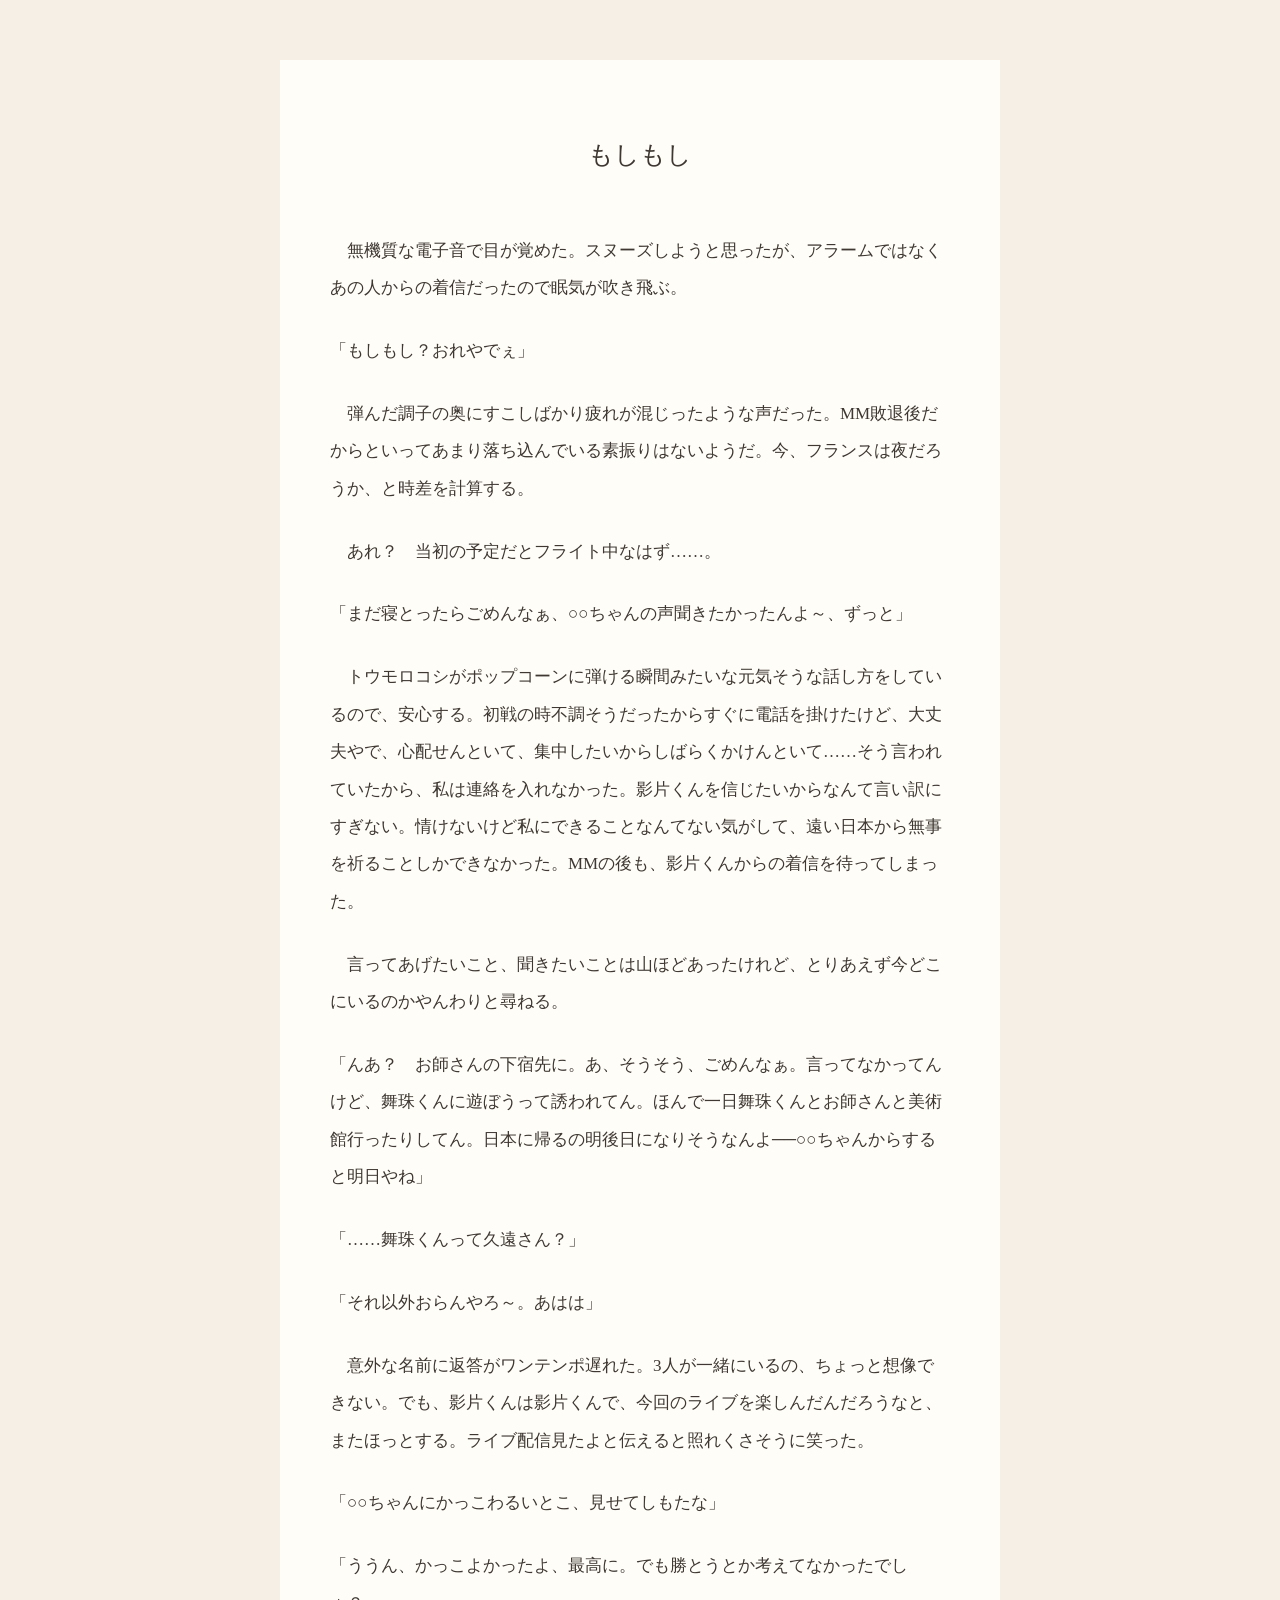
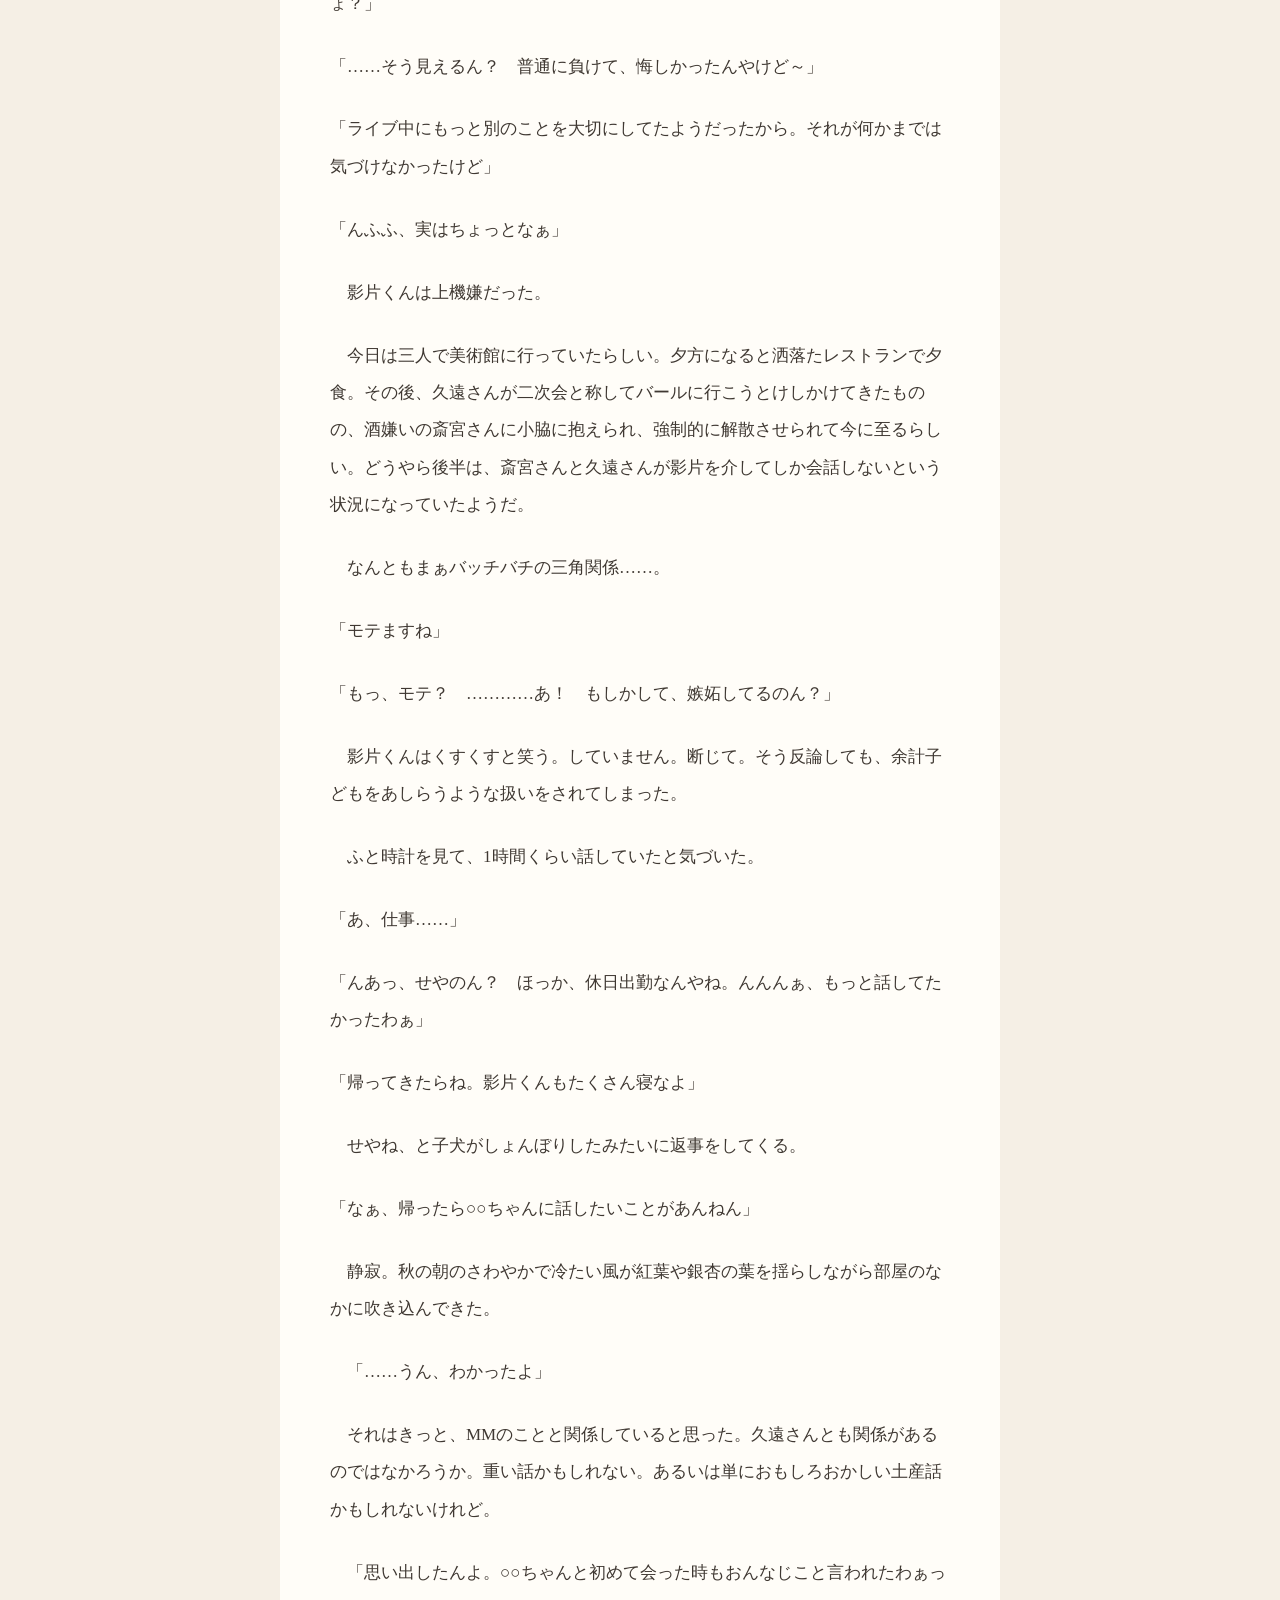
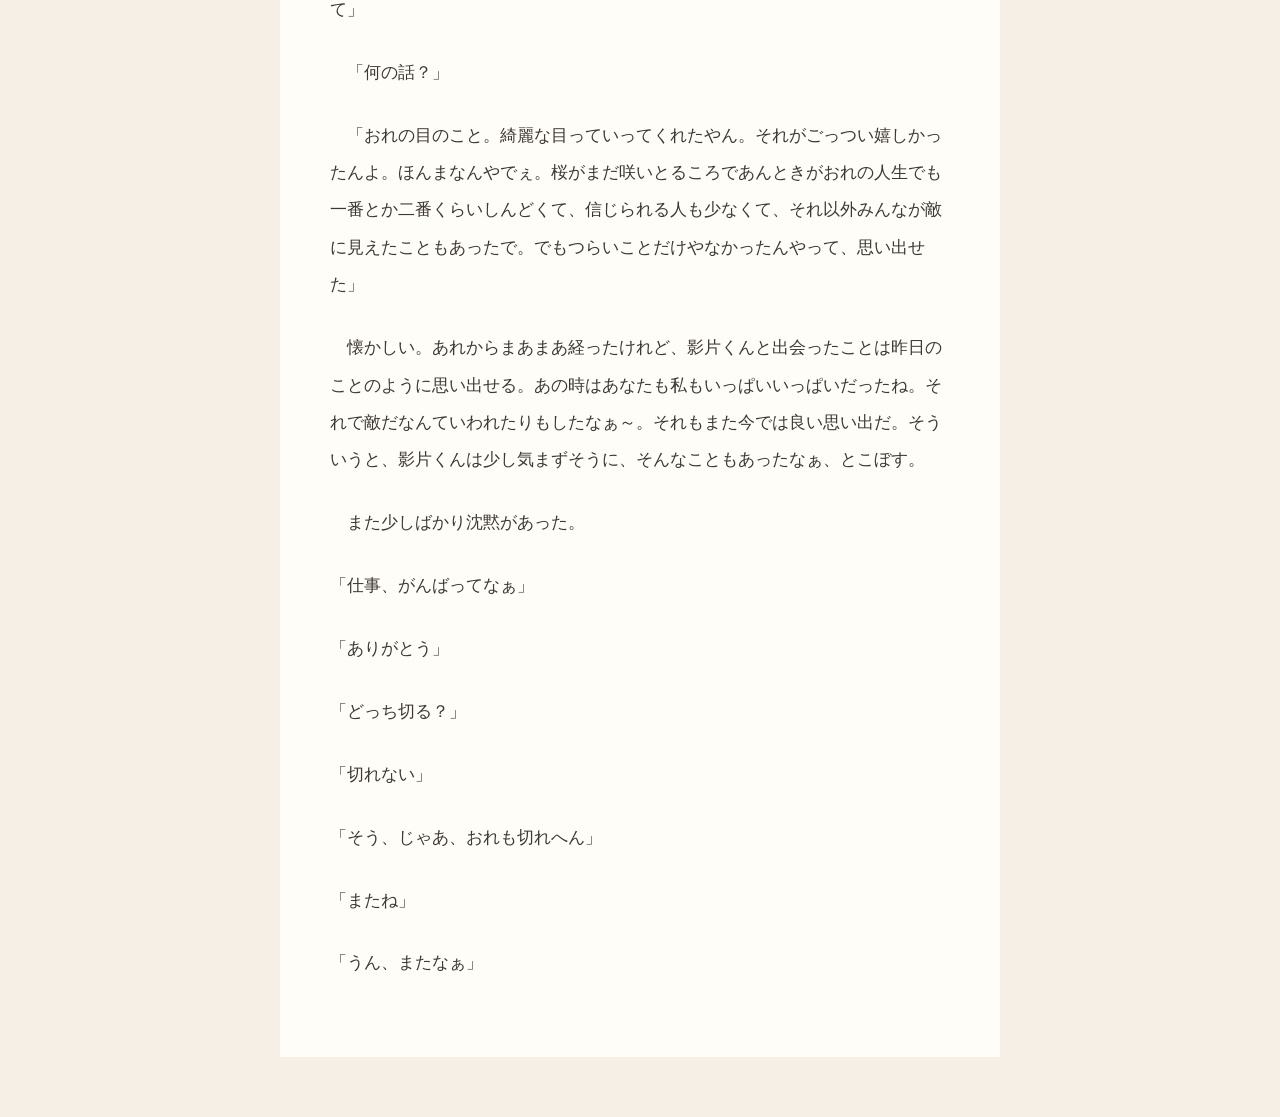
==== novel1.html @ 14ab3fd1 "Add files via upload" ====
<!DOCTYPE html>
<html lang="ja">

<head>

    <meta charset="UTF-8">

    <meta
        name="viewport"
        content="width=device-width, initial-scale=1.0"
    >

    <title>もしもし</title>


    <style>

        body {

            margin: 0;

            background: #f5efe5;

            color: #3f3832;

            font-family:
                "Yu Mincho",
                "Hiragino Mincho ProN",
                serif;

        }


        .novel {

            max-width: 720px;

            margin: 60px auto;

            padding: 50px;

            background: #fffdf8;

            box-sizing: border-box;

            line-height: 2.2;

            font-size: 17px;

        }


        h1 {

            text-align: center;

            font-size: 25px;

            font-weight: normal;

            margin-bottom: 50px;

        }


        p {

            margin: 0 0 1.5em;

            text-indent: 1em;

        }


        p.dialogue {

            text-indent: 0;

        }


        @media (max-width: 600px) {

            .novel {

                width: 92%;

                margin: 25px auto;

                padding: 25px;

                font-size: 16px;

                line-height: 2;

            }

        }

    </style>

</head>


<body>

    <audio
        id="bgm"
        src="music/bgm.wav"
        autoplay
        loop
    ></audio>

<main class="novel">


<h1>もしもし</h1>


<p>
無機質な電子音で目が覚めた。スヌーズしようと思ったが、アラームではなくあの人からの着信だったので眠気が吹き飛ぶ。
</p>


<p class="dialogue">
「もしもし？おれやでぇ」
</p>


<p>
弾んだ調子の奥にすこしばかり疲れが混じったような声だった。MM敗退後だからといってあまり落ち込んでいる素振りはないようだ。今、フランスは夜だろうか、と時差を計算する。
</p>


<p>
あれ？　当初の予定だとフライト中なはず……。
</p>


<p class="dialogue">
「まだ寝とったらごめんなぁ、○○ちゃんの声聞きたかったんよ～、ずっと」
</p>


<p>
トウモロコシがポップコーンに弾ける瞬間みたいな元気そうな話し方をしているので、安心する。初戦の時不調そうだったからすぐに電話を掛けたけど、大丈夫やで、心配せんといて、集中したいからしばらくかけんといて……そう言われていたから、私は連絡を入れなかった。影片くんを信じたいからなんて言い訳にすぎない。情けないけど私にできることなんてない気がして、遠い日本から無事を祈ることしかできなかった。MMの後も、影片くんからの着信を待ってしまった。
</p>


<p>
言ってあげたいこと、聞きたいことは山ほどあったけれど、とりあえず今どこにいるのかやんわりと尋ねる。
</p>


<p class="dialogue">
「んあ？　お師さんの下宿先に。あ、そうそう、ごめんなぁ。言ってなかってんけど、舞珠くんに遊ぼうって誘われてん。ほんで一日舞珠くんとお師さんと美術館行ったりしてん。日本に帰るの明後日になりそうなんよ──○○ちゃんからすると明日やね」
</p>


<p class="dialogue">
「……舞珠くんって久遠さん？」
</p>


<p class="dialogue">
「それ以外おらんやろ～。あはは」
</p>


<p>
意外な名前に返答がワンテンポ遅れた。3人が一緒にいるの、ちょっと想像できない。でも、影片くんは影片くんで、今回のライブを楽しんだんだろうなと、またほっとする。ライブ配信見たよと伝えると照れくさそうに笑った。
</p>


<p class="dialogue">
「○○ちゃんにかっこわるいとこ、見せてしもたな」
</p>


<p class="dialogue">
「ううん、かっこよかったよ、最高に。でも勝とうとか考えてなかったでしょ？」
</p>


<p class="dialogue">
「……そう見えるん？　普通に負けて、悔しかったんやけど～」
</p>


<p class="dialogue">
「ライブ中にもっと別のことを大切にしてたようだったから。それが何かまでは気づけなかったけど」
</p>


<p class="dialogue">
「んふふ、実はちょっとなぁ」
</p>


<p>
影片くんは上機嫌だった。
</p>


<p>
今日は三人で美術館に行っていたらしい。夕方になると洒落たレストランで夕食。その後、久遠さんが二次会と称してバールに行こうとけしかけてきたものの、酒嫌いの斎宮さんに小脇に抱えられ、強制的に解散させられて今に至るらしい。どうやら後半は、斎宮さんと久遠さんが影片を介してしか会話しないという状況になっていたようだ。
</p>


<p>
なんともまぁバッチバチの三角関係……。
</p>


<p class="dialogue">
「モテますね」
</p>


<p class="dialogue">
「もっ、モテ？　…………あ！　もしかして、嫉妬してるのん？」
</p>


<p>
影片くんはくすくすと笑う。していません。断じて。そう反論しても、余計子どもをあしらうような扱いをされてしまった。
</p>


<p>
ふと時計を見て、1時間くらい話していたと気づいた。
</p>


<p class="dialogue">
「あ、仕事……」
</p>


<p class="dialogue">
「んあっ、せやのん？　ほっか、休日出勤なんやね。んんんぁ、もっと話してたかったわぁ」
</p>


<p class="dialogue">
「帰ってきたらね。影片くんもたくさん寝なよ」
</p>


<p>
せやね、と子犬がしょんぼりしたみたいに返事をしてくる。
</p>


<p class="dialogue">
「なぁ、帰ったら○○ちゃんに話したいことがあんねん」
</p>


<p>
静寂。秋の朝のさわやかで冷たい風が紅葉や銀杏の葉を揺らしながら部屋のなかに吹き込んできた。
</p>


<p>
「……うん、わかったよ」
</p>


<p>
それはきっと、MMのことと関係していると思った。久遠さんとも関係があるのではなかろうか。重い話かもしれない。あるいは単におもしろおかしい土産話かもしれないけれど。
</p>


<p>
「思い出したんよ。○○ちゃんと初めて会った時もおんなじこと言われたわぁって」
</p>


<p>
「何の話？」
</p>


<p>
「おれの目のこと。綺麗な目っていってくれたやん。それがごっつい嬉しかったんよ。ほんまなんやでぇ。桜がまだ咲いとるころであんときがおれの人生でも一番とか二番くらいしんどくて、信じられる人も少なくて、それ以外みんなが敵に見えたこともあったで。でもつらいことだけやなかったんやって、思い出せた」
</p>


<p>
懐かしい。あれからまあまあ経ったけれど、影片くんと出会ったことは昨日のことのように思い出せる。あの時はあなたも私もいっぱいいっぱいだったね。それで敵だなんていわれたりもしたなぁ～。それもまた今では良い思い出だ。そういうと、影片くんは少し気まずそうに、そんなこともあったなぁ、とこぼす。
</p>


<p>
また少しばかり沈黙があった。
</p>


<p class="dialogue">
「仕事、がんばってなぁ」
</p>


<p class="dialogue">
「ありがとう」
</p>


<p class="dialogue">
「どっち切る？」
</p>


<p class="dialogue">
「切れない」
</p>


<p class="dialogue">
「そう、じゃあ、おれも切れへん」
</p>


<p class="dialogue">
「またね」
</p>


<p class="dialogue">
「うん、またなぁ」
</p>


</main>

</body>

</html>
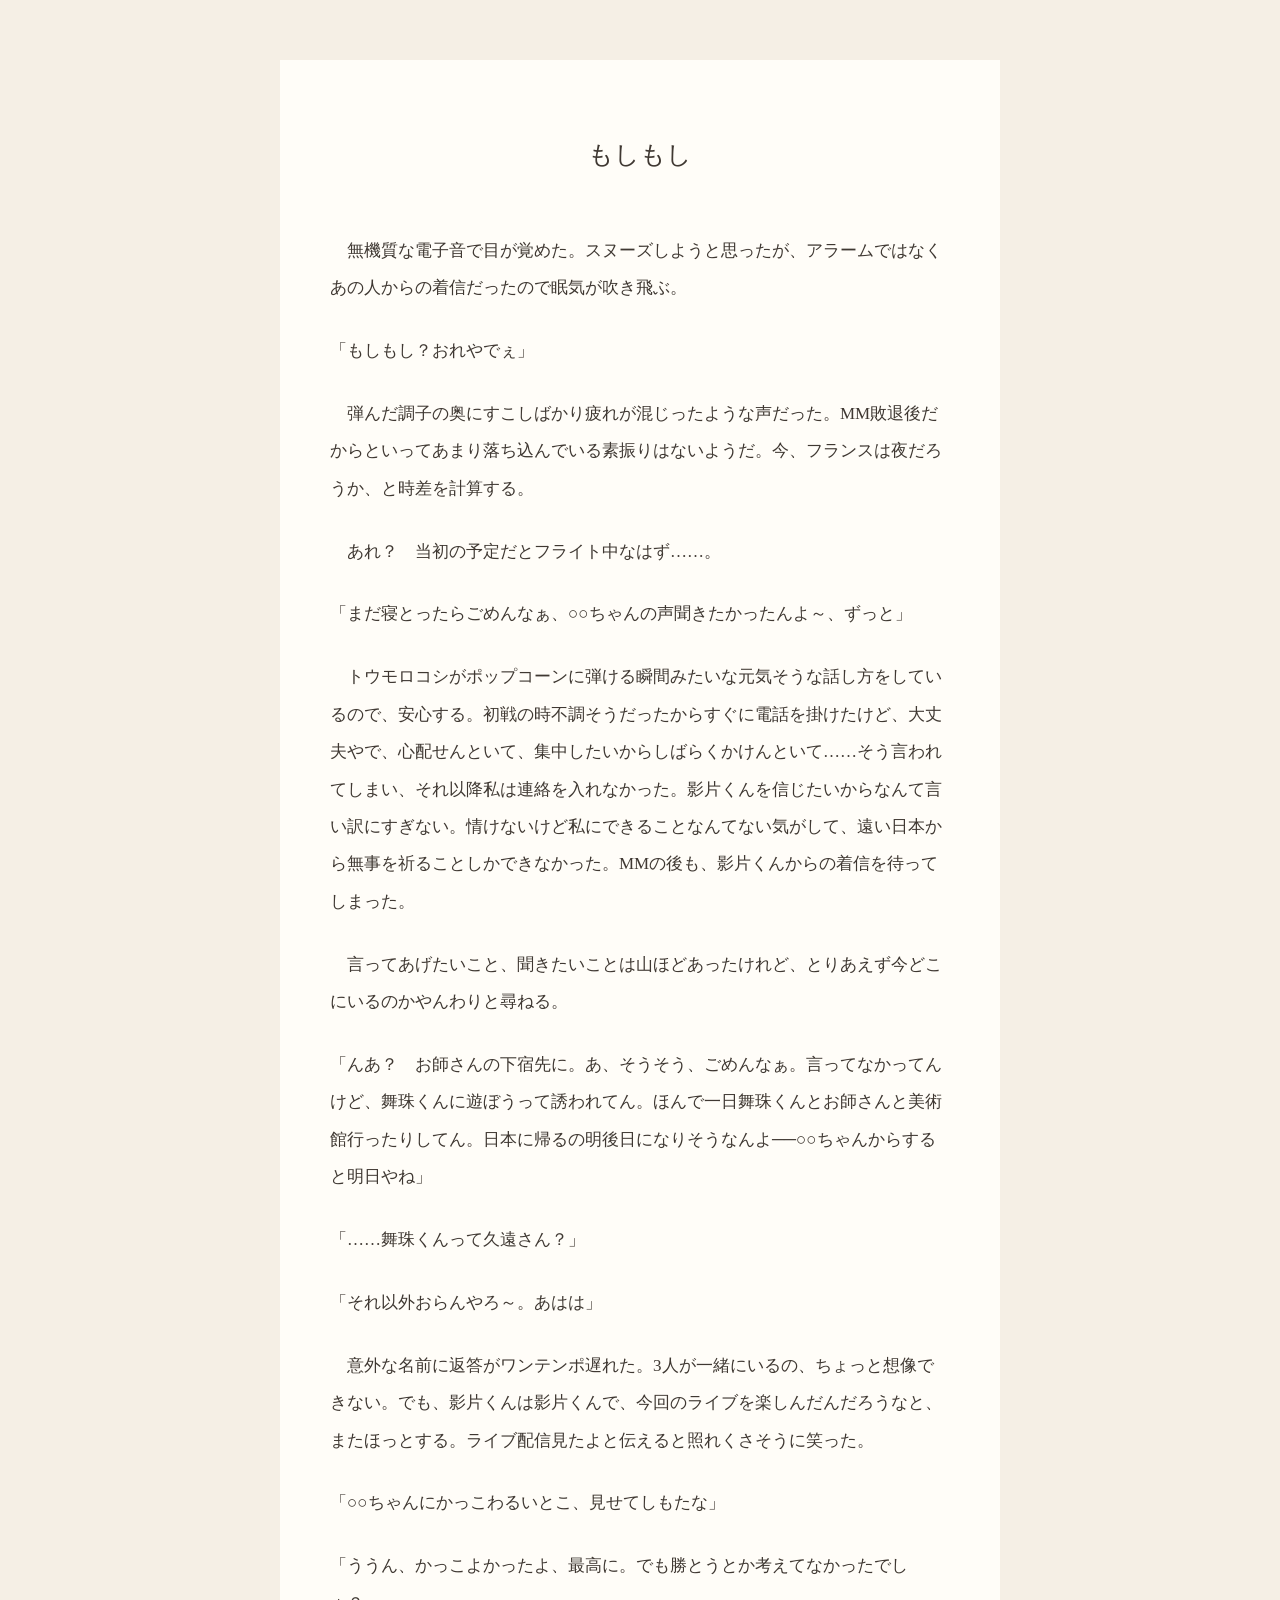
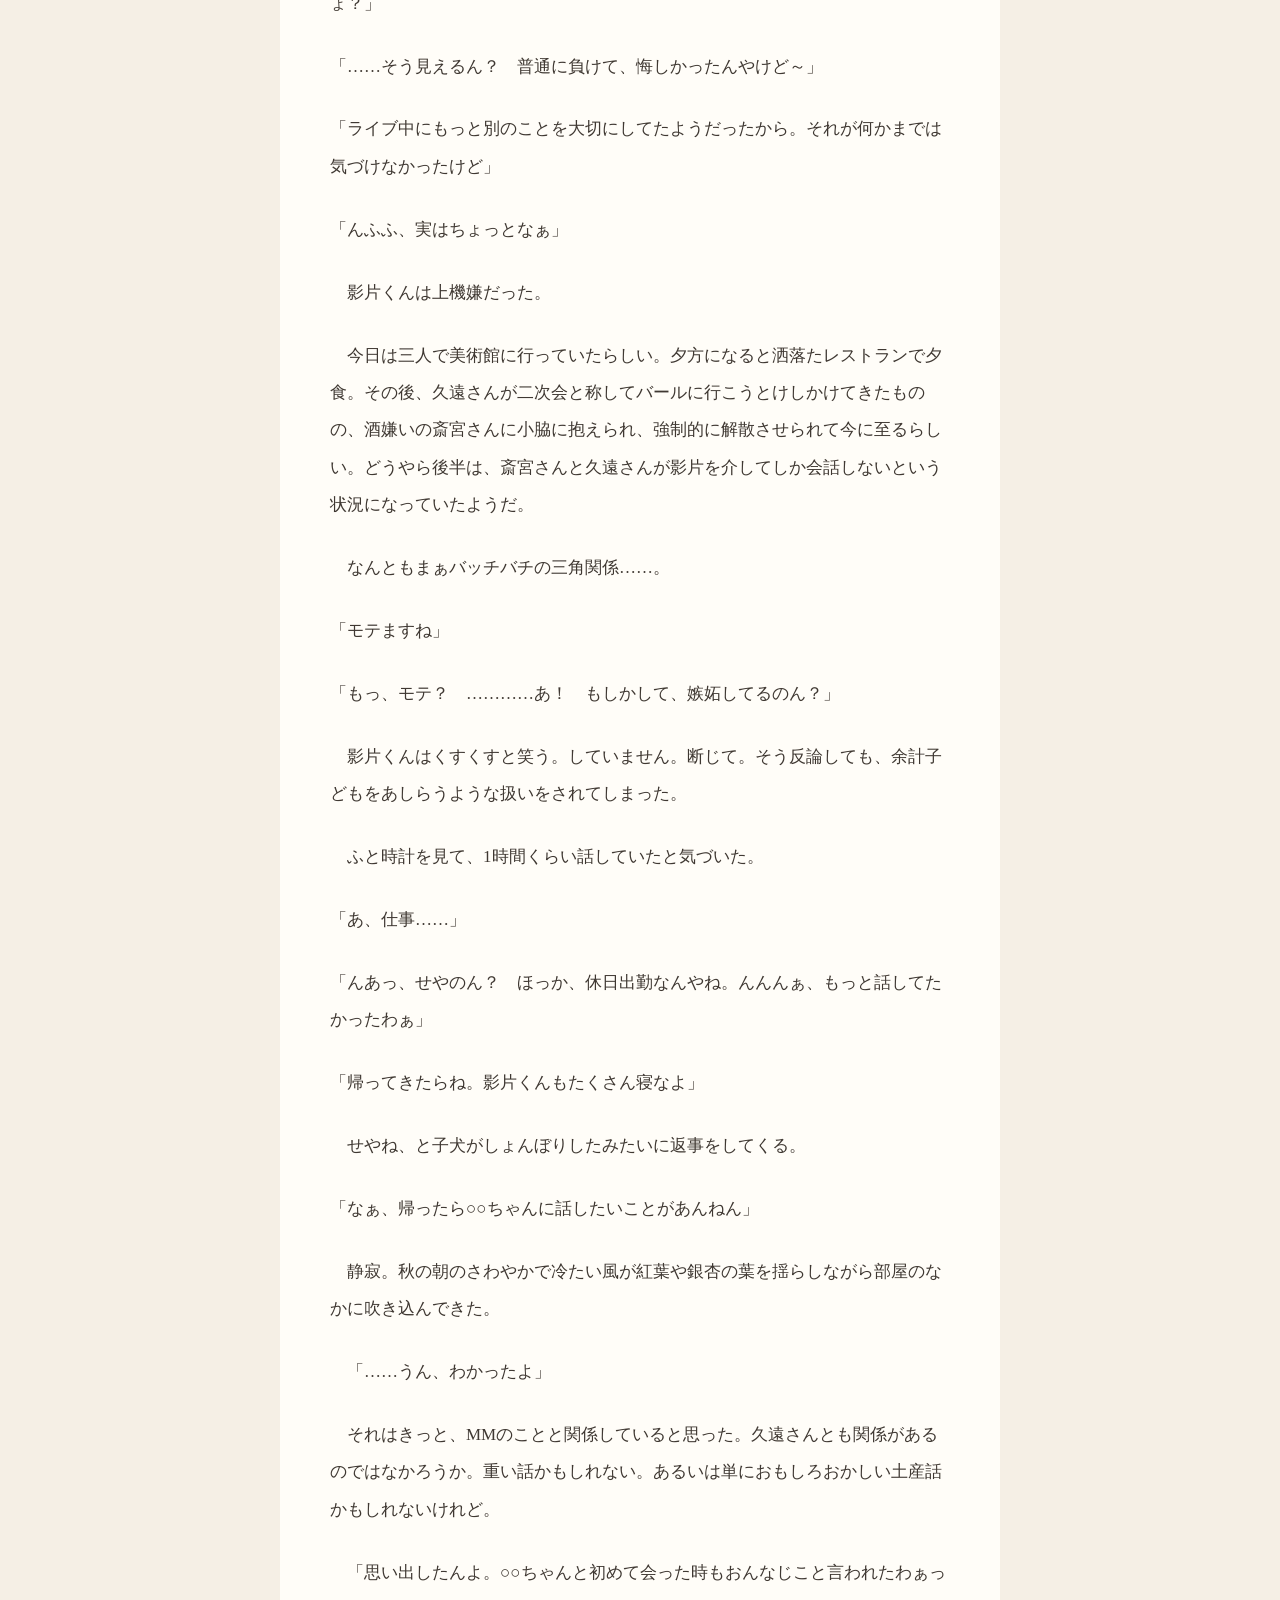
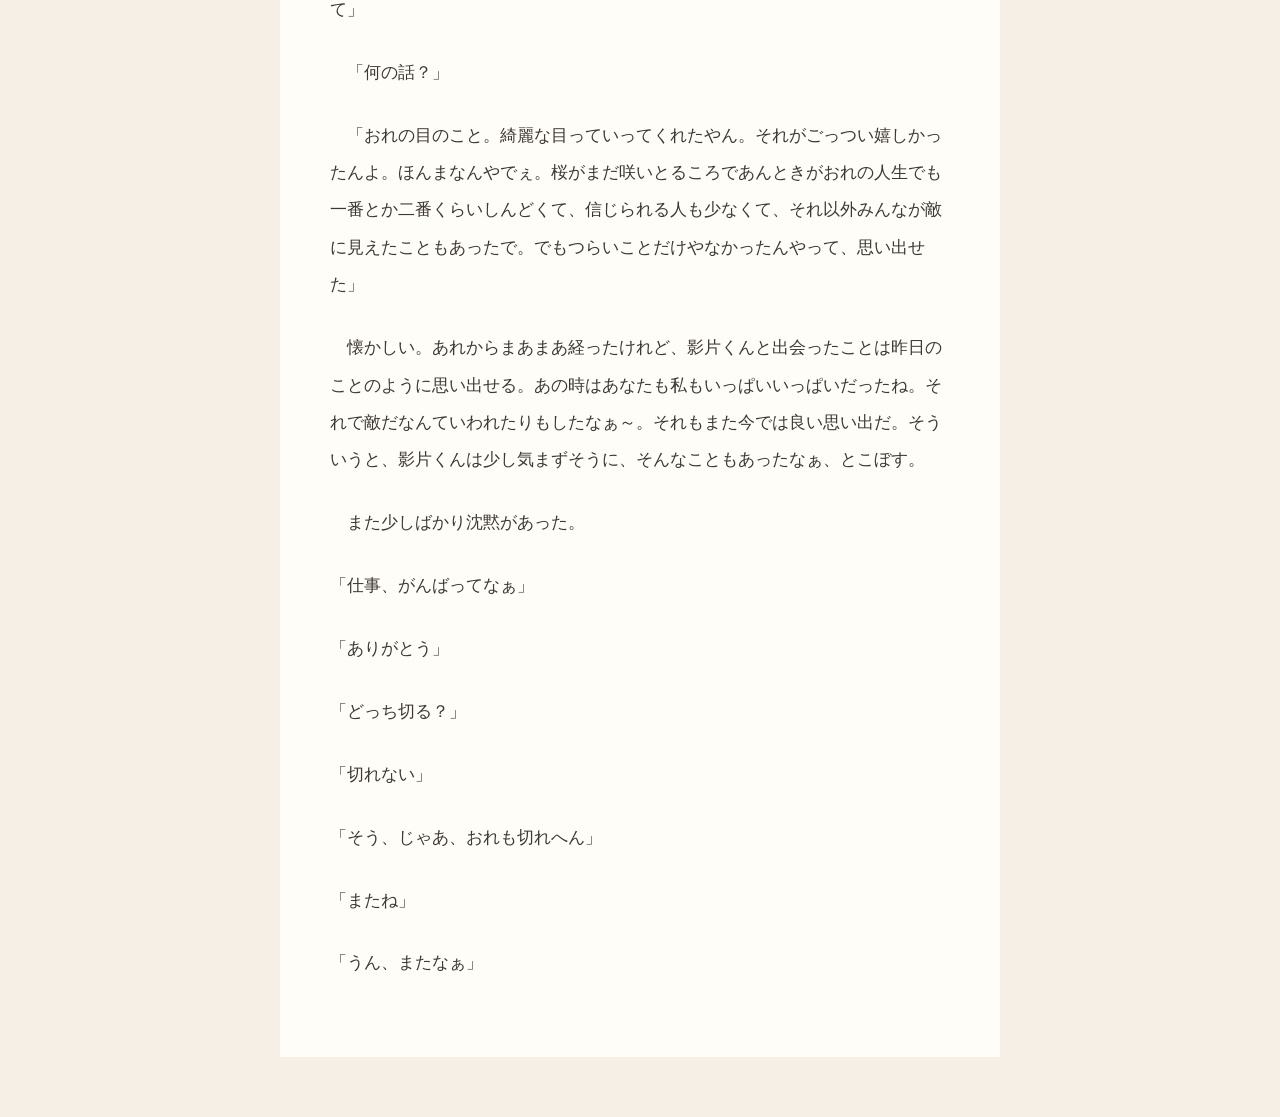
==== commit f044fbbd: "Update novel1.html" ====
--- a/novel1.html
+++ b/novel1.html
@@ -106,7 +106,7 @@
 
     <audio
         id="bgm"
-        src="music/bgm.wav"
+        src="music/bgm.mp3"
         autoplay
         loop
     ></audio>
@@ -143,7 +143,7 @@
 
 
 <p>
-トウモロコシがポップコーンに弾ける瞬間みたいな元気そうな話し方をしているので、安心する。初戦の時不調そうだったからすぐに電話を掛けたけど、大丈夫やで、心配せんといて、集中したいからしばらくかけんといて……そう言われていたから、私は連絡を入れなかった。影片くんを信じたいからなんて言い訳にすぎない。情けないけど私にできることなんてない気がして、遠い日本から無事を祈ることしかできなかった。MMの後も、影片くんからの着信を待ってしまった。
+トウモロコシがポップコーンに弾ける瞬間みたいな元気そうな話し方をしているので、安心する。初戦の時不調そうだったからすぐに電話を掛けたけど、大丈夫やで、心配せんといて、集中したいからしばらくかけんといて……そう言われてしまい、それ以降私は連絡を入れなかった。影片くんを信じたいからなんて言い訳にすぎない。情けないけど私にできることなんてない気がして、遠い日本から無事を祈ることしかできなかった。MMの後も、影片くんからの着信を待ってしまった。
 </p>
 
 
@@ -336,4 +336,4 @@
 
 </body>
 
-</html>+</html>
